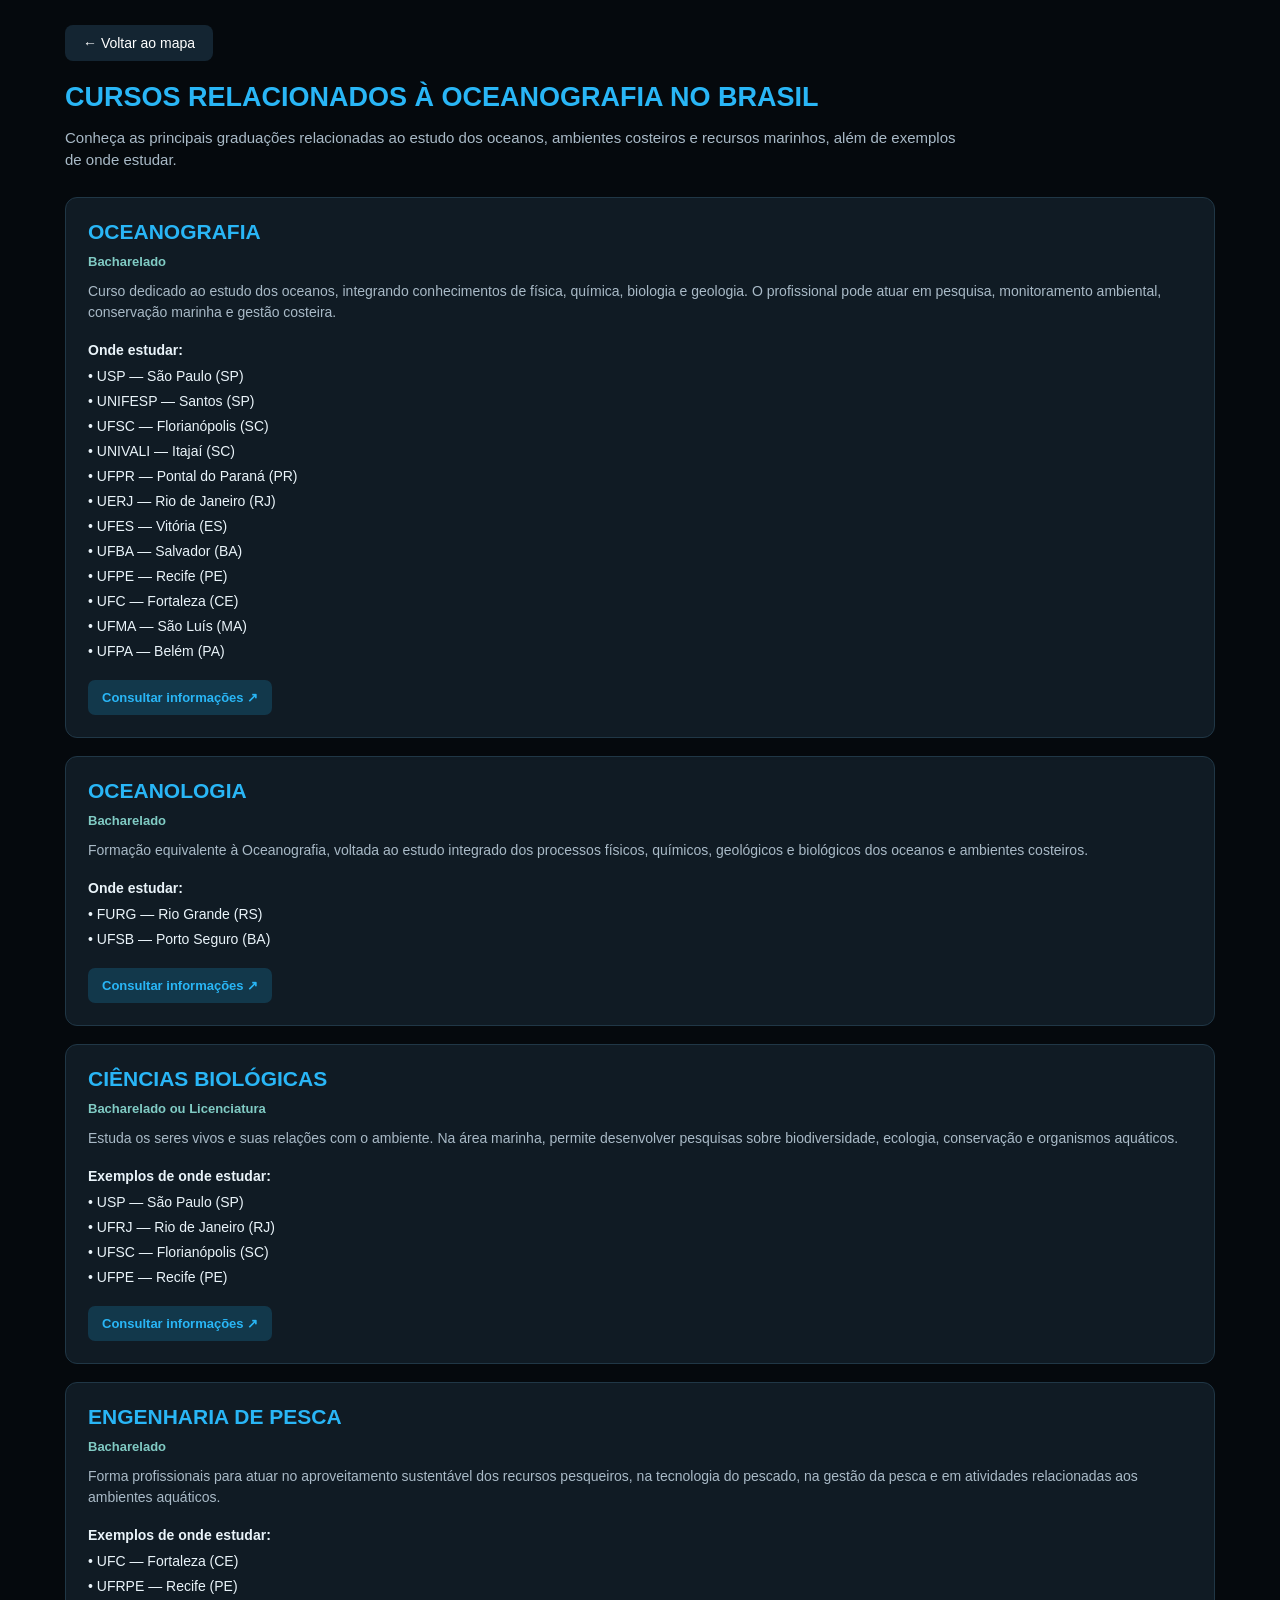
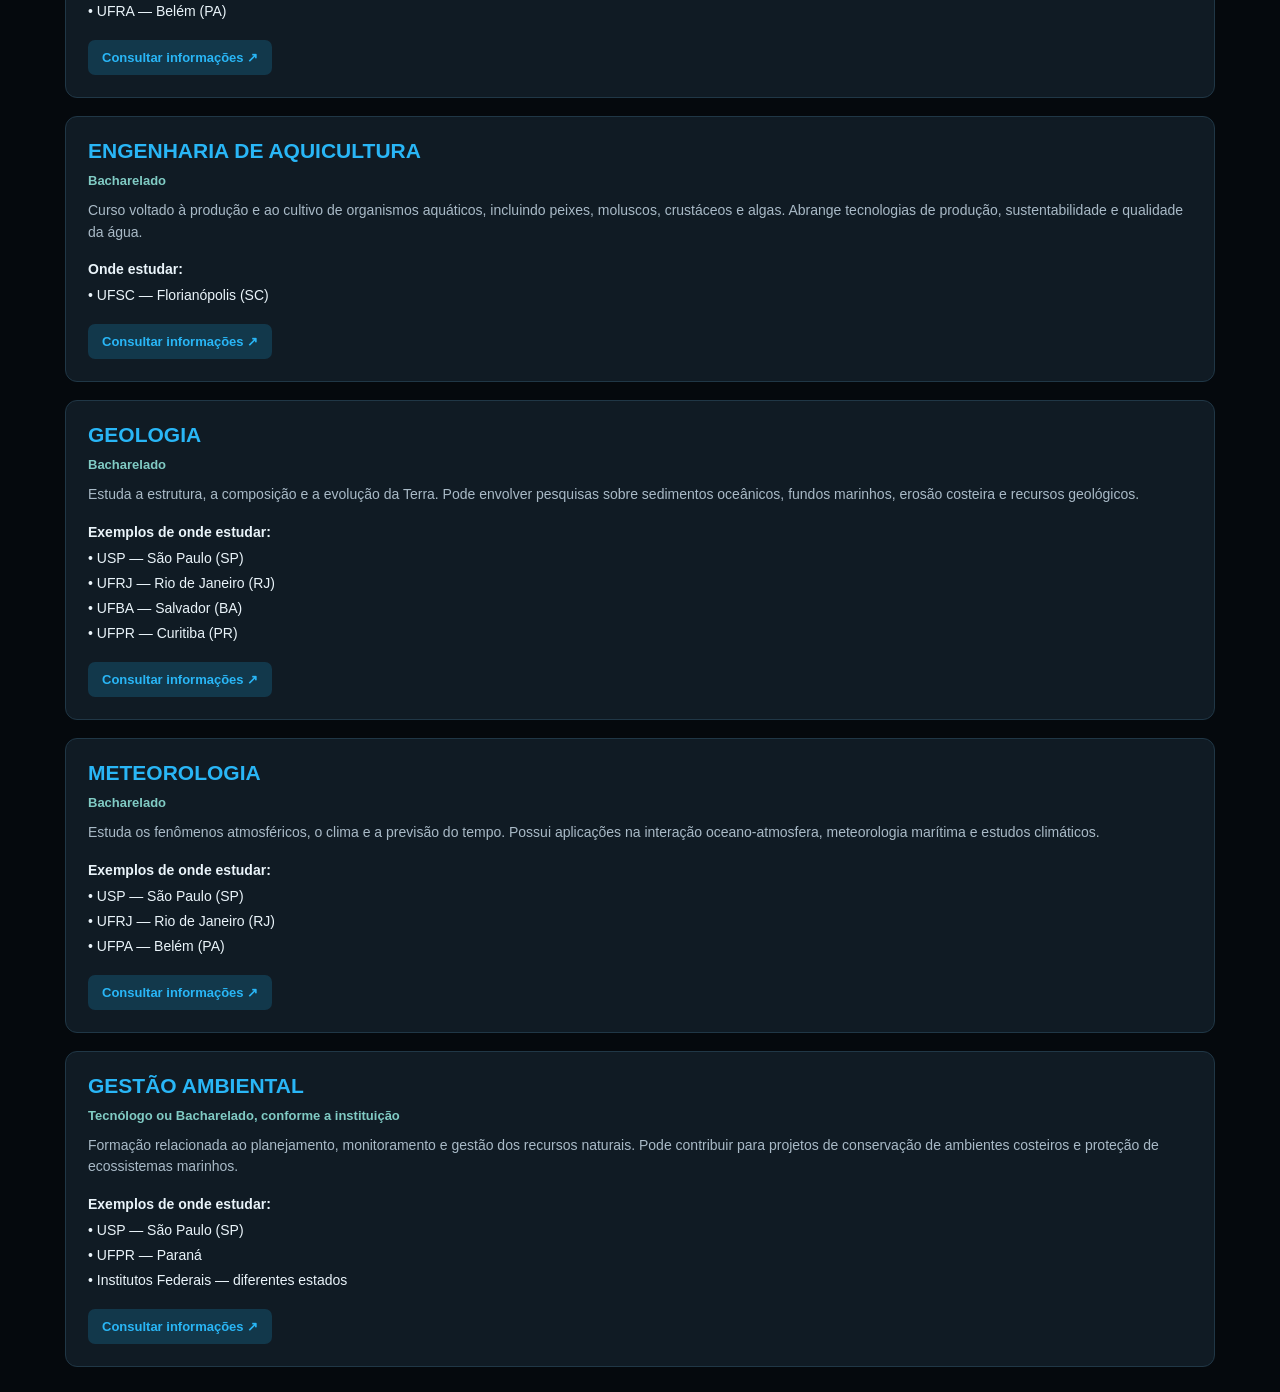
==== docs/cursos-relacionados.html @ e5cc6cd8 "Adiciona versao web do Oceano Hub" ====
<!DOCTYPE html>
<html lang="pt-BR">

<head>
    <meta charset="UTF-8">

    <meta
        name="viewport"
        content="width=device-width, initial-scale=1.0"
    >

    <title>Cursos Relacionados | Oceano Hub</title>

    <link
        rel="stylesheet"
        href="style.css"
    >
</head>

<body class="pagina-cursos-relacionados">

    <main class="relacionados-container">

        <!-- CABEÇALHO -->

        <header class="relacionados-cabecalho">

            <button
                class="relacionados-voltar"
                onclick="window.location.href='cursos.html'"
            >
                ← Voltar ao mapa
            </button>

            <h1>
                CURSOS RELACIONADOS À OCEANOGRAFIA NO BRASIL
            </h1>

            <p>
                Conheça as principais graduações relacionadas
                ao estudo dos oceanos, ambientes costeiros e
                recursos marinhos, além de exemplos de onde estudar.
            </p>

        </header>


        <!-- LISTA DE CURSOS -->

        <section class="relacionados-lista">


            <!-- OCEANOGRAFIA -->

            <article class="relacionados-card">

                <h2>
                    OCEANOGRAFIA
                </h2>

                <span class="relacionados-tipo">
                    Bacharelado
                </span>

                <p class="relacionados-descricao">
                    Curso dedicado ao estudo dos oceanos,
                    integrando conhecimentos de física, química,
                    biologia e geologia. O profissional pode atuar
                    em pesquisa, monitoramento ambiental,
                    conservação marinha e gestão costeira.
                </p>

                <div class="relacionados-locais">

                    <strong>Onde estudar:</strong>

                    <p>• USP — São Paulo (SP)</p>
                    <p>• UNIFESP — Santos (SP)</p>
                    <p>• UFSC — Florianópolis (SC)</p>
                    <p>• UNIVALI — Itajaí (SC)</p>
                    <p>• UFPR — Pontal do Paraná (PR)</p>
                    <p>• UERJ — Rio de Janeiro (RJ)</p>
                    <p>• UFES — Vitória (ES)</p>
                    <p>• UFBA — Salvador (BA)</p>
                    <p>• UFPE — Recife (PE)</p>
                    <p>• UFC — Fortaleza (CE)</p>
                    <p>• UFMA — São Luís (MA)</p>
                    <p>• UFPA — Belém (PA)</p>

                </div>

                <button
                    class="relacionados-site"
                    onclick="abrirSiteRelacionado('https://cienciasdomarbrasil.furg.br/ensino/graduacao/graduacao-oceanografia')"
                >
                    Consultar informações ↗
                </button>

            </article>


            <!-- OCEANOLOGIA -->

            <article class="relacionados-card">

                <h2>
                    OCEANOLOGIA
                </h2>

                <span class="relacionados-tipo">
                    Bacharelado
                </span>

                <p class="relacionados-descricao">
                    Formação equivalente à Oceanografia,
                    voltada ao estudo integrado dos processos
                    físicos, químicos, geológicos e biológicos
                    dos oceanos e ambientes costeiros.
                </p>

                <div class="relacionados-locais">

                    <strong>Onde estudar:</strong>

                    <p>• FURG — Rio Grande (RS)</p>
                    <p>• UFSB — Porto Seguro (BA)</p>

                </div>

                <button
                    class="relacionados-site"
                    onclick="abrirSiteRelacionado('https://www.furg.br/graduacao/oceanologia')"
                >
                    Consultar informações ↗
                </button>

            </article>


            <!-- CIÊNCIAS BIOLÓGICAS -->

            <article class="relacionados-card">

                <h2>
                    CIÊNCIAS BIOLÓGICAS
                </h2>

                <span class="relacionados-tipo">
                    Bacharelado ou Licenciatura
                </span>

                <p class="relacionados-descricao">
                    Estuda os seres vivos e suas relações com
                    o ambiente. Na área marinha, permite
                    desenvolver pesquisas sobre biodiversidade,
                    ecologia, conservação e organismos aquáticos.
                </p>

                <div class="relacionados-locais">

                    <strong>Exemplos de onde estudar:</strong>

                    <p>• USP — São Paulo (SP)</p>
                    <p>• UFRJ — Rio de Janeiro (RJ)</p>
                    <p>• UFSC — Florianópolis (SC)</p>
                    <p>• UFPE — Recife (PE)</p>

                </div>

                <button
                    class="relacionados-site"
                    onclick="abrirSiteRelacionado('https://www.gov.br/mec/pt-br')"
                >
                    Consultar informações ↗
                </button>

            </article>


            <!-- ENGENHARIA DE PESCA -->

            <article class="relacionados-card">

                <h2>
                    ENGENHARIA DE PESCA
                </h2>

                <span class="relacionados-tipo">
                    Bacharelado
                </span>

                <p class="relacionados-descricao">
                    Forma profissionais para atuar no
                    aproveitamento sustentável dos recursos
                    pesqueiros, na tecnologia do pescado,
                    na gestão da pesca e em atividades
                    relacionadas aos ambientes aquáticos.
                </p>

                <div class="relacionados-locais">

                    <strong>Exemplos de onde estudar:</strong>

                    <p>• UFC — Fortaleza (CE)</p>
                    <p>• UFRPE — Recife (PE)</p>
                    <p>• UFRA — Belém (PA)</p>

                </div>

                <button
                    class="relacionados-site"
                    onclick="abrirSiteRelacionado('https://www.ufrpe.br/')"
                >
                    Consultar informações ↗
                </button>

            </article>


            <!-- ENGENHARIA DE AQUICULTURA -->

            <article class="relacionados-card">

                <h2>
                    ENGENHARIA DE AQUICULTURA
                </h2>

                <span class="relacionados-tipo">
                    Bacharelado
                </span>

                <p class="relacionados-descricao">
                    Curso voltado à produção e ao cultivo
                    de organismos aquáticos, incluindo peixes,
                    moluscos, crustáceos e algas. Abrange
                    tecnologias de produção, sustentabilidade
                    e qualidade da água.
                </p>

                <div class="relacionados-locais">

                    <strong>Onde estudar:</strong>

                    <p>• UFSC — Florianópolis (SC)</p>

                </div>

                <button
                    class="relacionados-site"
                    onclick="abrirSiteRelacionado('https://aquicultura.grad.ufsc.br/')"
                >
                    Consultar informações ↗
                </button>

            </article>


            <!-- GEOLOGIA -->

            <article class="relacionados-card">

                <h2>
                    GEOLOGIA
                </h2>

                <span class="relacionados-tipo">
                    Bacharelado
                </span>

                <p class="relacionados-descricao">
                    Estuda a estrutura, a composição e
                    a evolução da Terra. Pode envolver
                    pesquisas sobre sedimentos oceânicos,
                    fundos marinhos, erosão costeira
                    e recursos geológicos.
                </p>

                <div class="relacionados-locais">

                    <strong>Exemplos de onde estudar:</strong>

                    <p>• USP — São Paulo (SP)</p>
                    <p>• UFRJ — Rio de Janeiro (RJ)</p>
                    <p>• UFBA — Salvador (BA)</p>
                    <p>• UFPR — Curitiba (PR)</p>

                </div>

                <button
                    class="relacionados-site"
                    onclick="abrirSiteRelacionado('https://www.gov.br/mec/pt-br')"
                >
                    Consultar informações ↗
                </button>

            </article>


            <!-- METEOROLOGIA -->

            <article class="relacionados-card">

                <h2>
                    METEOROLOGIA
                </h2>

                <span class="relacionados-tipo">
                    Bacharelado
                </span>

                <p class="relacionados-descricao">
                    Estuda os fenômenos atmosféricos,
                    o clima e a previsão do tempo.
                    Possui aplicações na interação
                    oceano-atmosfera, meteorologia
                    marítima e estudos climáticos.
                </p>

                <div class="relacionados-locais">

                    <strong>Exemplos de onde estudar:</strong>

                    <p>• USP — São Paulo (SP)</p>
                    <p>• UFRJ — Rio de Janeiro (RJ)</p>
                    <p>• UFPA — Belém (PA)</p>

                </div>

                <button
                    class="relacionados-site"
                    onclick="abrirSiteRelacionado('https://www.gov.br/inpe/pt-br')"
                >
                    Consultar informações ↗
                </button>

            </article>


            <!-- GESTÃO AMBIENTAL -->

            <article class="relacionados-card">

                <h2>
                    GESTÃO AMBIENTAL
                </h2>

                <span class="relacionados-tipo">
                    Tecnólogo ou Bacharelado, conforme a instituição
                </span>

                <p class="relacionados-descricao">
                    Formação relacionada ao planejamento,
                    monitoramento e gestão dos recursos
                    naturais. Pode contribuir para projetos
                    de conservação de ambientes costeiros
                    e proteção de ecossistemas marinhos.
                </p>

                <div class="relacionados-locais">

                    <strong>Exemplos de onde estudar:</strong>

                    <p>• USP — São Paulo (SP)</p>
                    <p>• UFPR — Paraná</p>
                    <p>• Institutos Federais — diferentes estados</p>

                </div>

                <button
                    class="relacionados-site"
                    onclick="abrirSiteRelacionado('https://emec.mec.gov.br/')"
                >
                    Consultar informações ↗
                </button>

            </article>

        </section>

    </main>


    <script src="script.js"></script>

    <script>

        function abrirSiteRelacionado(url) {

            window.open(
                url,
                "_blank",
                "noopener,noreferrer"
            );

        }

    </script>

</body>

</html>
---- docs/style.css ----
* {
    margin: 0;
    padding: 0;
    box-sizing: border-box;
}

body {
    font-family: Arial, Helvetica, sans-serif;
    background: #020609;
    color: white;
    min-height: 100vh;
}

.topo {
    padding: 35px 7%;
    border-bottom: 1px solid #16303d;
    background: #071017;
}

.topo h1 {
    color: #29B6F6;
    font-size: 32px;
    letter-spacing: 2px;
}

.topo p {
    color: #90A4AE;
    margin-top: 7px;
}

main {
    width: 86%;
    max-width: 1250px;
    margin: auto;
}

.introducao {
    padding: 70px 0 45px;
    max-width: 760px;
}

.etiqueta {
    color: #29B6F6;
    font-size: 12px;
    font-weight: bold;
    letter-spacing: 2px;
}

.introducao h2 {
    font-size: 45px;
    margin: 14px 0;
    line-height: 1.1;
}

.introducao p {
    color: #AEBCC6;
    font-size: 17px;
    line-height: 1.6;
}

.menu {
    display: grid;
    grid-template-columns: repeat(3, 1fr);
    gap: 20px;
    padding-bottom: 70px;
}

.card {
    position: relative;
    text-align: left;

    min-height: 210px;

    padding: 28px;

    border: 1px solid #263D4A;
    border-radius: 12px;

    background: #0D171E;
    color: white;

    cursor: pointer;

    transition: 0.25s;
}

.card:hover {
    transform: translateY(-6px);
    border-color: #29B6F6;
    background: #101F28;
}

.numero {
    display: block;

    color: #29B6F6;

    font-size: 13px;
    font-weight: bold;

    margin-bottom: 35px;
}

.card h3 {
    font-size: 21px;
    margin-bottom: 10px;
}

.card p {
    color: #9DAEB9;
    font-size: 14px;
    line-height: 1.5;
}

footer {
    border-top: 1px solid #16303d;

    padding: 25px 7%;

    display: flex;
    justify-content: space-between;

    color: #78909C;

    background: #071017;

    font-size: 13px;
}

footer strong {
    color: #29B6F6;
}

@media (max-width: 900px) {

    .menu {
        grid-template-columns: repeat(2, 1fr);
    }

    .introducao h2 {
        font-size: 37px;
    }
}

@media (max-width: 600px) {

    main {
        width: 90%;
    }

    .menu {
        grid-template-columns: 1fr;
    }

    .introducao {
        padding-top: 45px;
    }

    .introducao h2 {
        font-size: 31px;
    }

    footer {
        flex-direction: column;
        gap: 8px;
    }
}


/* ESPÉCIES MARINHAS */

.voltar {
    display: inline-block;
    color: #29B6F6;
    text-decoration: none;
    font-size: 14px;
    font-weight: bold;
    transition: 0.2s;
}

.voltar:hover {
    color: white;
}

.area-pesquisa {
    background: #0D141A;
    border: 1px solid #263D4A;
    border-radius: 12px;

    padding: 20px;
    margin-bottom: 20px;
}

#pesquisaEspecie {
    width: 100%;
    height: 45px;

    background: #101A22;
    color: white;

    border: 1px solid #263D4A;
    border-radius: 8px;

    padding: 0 15px;

    font-size: 14px;

    outline: none;
}

#pesquisaEspecie:focus {
    border-color: #29B6F6;
}

#pesquisaEspecie::placeholder {
    color: #78909C;
}

.filtros {
    display: flex;
    flex-wrap: wrap;

    gap: 10px;

    margin-top: 15px;
}

.filtros button {
    background: #15232D;
    color: white;

    border: 1px solid #263D4A;
    border-radius: 20px;

    padding: 8px 16px;

    cursor: pointer;

    transition: 0.2s;
}

.filtros button:hover {
    background: #0288D1;
    border-color: #29B6F6;
}

.contador {
    color: #90A4AE;

    font-size: 14px;

    margin: 20px 0;
}

.especie {
    cursor: default;
}

.especie:hover {
    transform: translateY(-4px);
}

.especie strong {
    color: #DCE7ED;
}

.especie.oculta {
    display: none;
}


/* TRÁFEGO MARÍTIMO */

.area-trafego {
    margin-bottom: 70px;
    padding: 35px;

    background: #0D171E;

    border: 1px solid #263D4A;
    border-radius: 12px;
}

.area-trafego h2 {
    margin-top: 12px;
    margin-bottom: 10px;

    font-size: 28px;
}

.area-trafego p {
    max-width: 700px;

    color: #9DAEB9;

    font-size: 15px;
    line-height: 1.6;

    margin-bottom: 25px;
}

.botao-externo {
    display: inline-block;

    padding: 12px 22px;

    background: #0288D1;
    color: white;

    border: 1px solid #29B6F6;
    border-radius: 8px;

    text-decoration: none;
    font-size: 14px;
    font-weight: bold;

    transition: 0.2s;
}

.botao-externo:hover {
    background: #29B6F6;
    color: #020609;

    transform: translateY(-2px);
}


/* OCEANO HUB */

.pagina-menu {
    margin: 0;
    min-height: 100vh;

    background-color: #020609;
    color: white;

    font-family: Arial, Helvetica, sans-serif;

    position: relative;
}

.menu-superior {
    position: absolute;

    top: 30px;
    left: 30px;

    z-index: 10;
}

.botao-menu {
    background-color: #15232D;
    color: white;

    border: none;
    border-radius: 8px;

    padding: 10px 20px;

    font-size: 16px;
    font-weight: bold;

    cursor: pointer;
}

.opcoes-menu {
    display: none;

    width: 270px;

    margin-top: 5px;
    padding: 10px;

    background-color: #101A22;

    border: 1px solid #263D4A;
    border-radius: 10px;
}

.opcoes-menu.aberto {
    display: flex;
    flex-direction: column;

    gap: 8px;
}

.opcoes-menu button {
    width: 250px;

    background-color: transparent;
    color: white;

    border: none;

    padding: 12px 15px;

    text-align: left;

    font-size: 15px;

    cursor: pointer;
}

.opcoes-menu button:hover {
    background-color: #18384A;
    color: #29B6F6;
}

.centro-menu {
    min-height: 100vh;

    display: flex;
    flex-direction: column;

    justify-content: center;
    align-items: center;

    text-align: center;

    padding: 30px;
}

.centro-menu h1 {
    margin: 0;

    color: #29B6F6;

    font-size: 52px;
    font-weight: bold;
}

.centro-menu p {
    margin-top: 10px;

    color: #B8C7D9;

    font-size: 18px;
}


/* BIODIVERSIDADE MARINHA - WoRMS */

.pagina-worms {
    margin: 0;
    min-height: 100vh;
    background-color: #05090D;
    color: white;
    font-family: Arial, Helvetica, sans-serif;
}

.worms-container {
    padding: 35px;
    max-width: none;
    width: auto;
    margin: 0;
}

.worms-titulo {
    margin-top: 20px;
    margin-bottom: 0;

    color: #29B6F6;

    font-size: 32px;
    font-weight: bold;
}

.worms-subtitulo {
    margin-top: 8px;
    margin-bottom: 20px;

    color: #B8C7D9;

    font-size: 17px;
}

.worms-conteudo {
    padding: 10px 15px 35px 0;
}

.worms-conteudo h2 {
    margin: 0;

    padding: 20px 0 5px 0;

    color: #29B6F6;

    font-size: 22px;
    font-weight: bold;
}

.worms-descricao {
    margin: 7px 0 12px;

    color: #B8C7D9;

    font-size: 15px;
    line-height: 1.5;
}

.worms-pesquisa {
    display: flex;
    align-items: center;

    gap: 10px;

    width: 100%;
}

#campoWoRMS {
    flex: 1;

    padding: 12px;

    background-color: #101A22;
    color: white;

    border: 1px solid #263D4D;
    border-radius: 8px;

    font-size: 15px;

    outline: none;
}

#campoWoRMS::placeholder {
    color: #8193A5;
}

#campoWoRMS:focus {
    border-color: #29B6F6;
}

.worms-botao {
    padding: 10px 18px;

    background-color: #15232D;
    color: white;

    border: none;
    border-radius: 8px;

    font-size: 15px;

    cursor: pointer;
}

.worms-botao:hover {
    background-color: #18384A;
    color: #29B6F6;
}

.worms-mensagem {
    min-height: 18px;

    margin: 10px 0;

    color: #B8C7D9;

    font-size: 14px;
}

.worms-caixa {
    width: 100%;

    padding: 20px;

    background-color: #101A22;

    border-radius: 10px;

    color: white;

    font-size: 16px;
    line-height: 1.5;
}

.worms-caixa p {
    margin: 0 0 5px 0;
}

.worms-caixa a {
    color: #29B6F6;
    text-decoration: none;
}

.worms-caixa a:hover {
    text-decoration: underline;
}

.worms-site {
    margin-top: 12px;
}

@media (max-width: 650px) {

    .worms-container {
        padding: 20px;
    }

    .worms-pesquisa {
        flex-direction: column;
        align-items: stretch;
    }

    .worms-pesquisa .worms-botao {
        width: 100%;
    }
}
/* TRÁFEGO MARÍTIMO */

.pagina-trafego {
    margin: 0;
    min-height: 100vh;

    background-color: #020609;
    color: white;

    font-family: Arial, Helvetica, sans-serif;
}

.trafego-container {
    width: auto;
    max-width: none;

    margin: 0;
    padding: 30px;
}

.trafego-voltar {
    padding: 10px 18px;

    background-color: #15232D;
    color: white;

    border: none;
    border-radius: 8px;

    font-size: 14px;
    font-weight: bold;

    cursor: pointer;
}

.trafego-voltar:hover {
    background-color: #18384A;
    color: #29B6F6;
}

.trafego-titulo {
    margin: 20px 0 0;

    color: #29B6F6;

    font-size: 36px;
    font-weight: bold;
}

.trafego-subtitulo {
    margin: 8px 0 20px;

    color: #B8C7D9;

    font-size: 17px;
}

.trafego-mapa {
    padding: 25px;
    margin-bottom: 20px;

    background-color: #0D141A;

    border: 1px solid #263D4A;
    border-radius: 12px;
}

.trafego-mapa h2 {
    margin: 0 0 15px;

    color: white;

    font-size: 23px;
    font-weight: bold;
}

.trafego-mapa p {
    margin: 0 0 15px;

    color: #B8C7D9;

    font-size: 15px;
    line-height: 1.5;
}

.trafego-marine {
    padding: 12px 22px;

    background-color: #0288D1;
    color: white;

    border: none;
    border-radius: 8px;

    font-size: 15px;
    font-weight: bold;

    cursor: pointer;
}

.trafego-marine:hover {
    background-color: #29B6F6;
}

.trafego-linha {
    display: flex;

    gap: 20px;

    margin-bottom: 20px;
}

.trafego-caixa {
    flex: 1;

    padding: 20px;

    background-color: #101A22;

    border: 1px solid #263D4A;
    border-radius: 10px;
}

.trafego-caixa h3 {
    margin: 0 0 10px;

    color: #29B6F6;

    font-size: 19px;
    font-weight: bold;
}

.trafego-caixa p {
    margin: 0;

    color: #B8C7D9;

    font-size: 14px;
    line-height: 1.5;
}

.trafego-fonte {
    margin-top: 0;

    color: #78909C;

    font-size: 13px;
}

@media (max-width: 700px) {

    .trafego-container {
        padding: 20px;
    }

    .trafego-linha {
        flex-direction: column;
    }

    .trafego-titulo {
        font-size: 30px;
    }
}


/* REVISTAS CIENTÍFICAS */

.pagina-revistas {
    margin: 0;
    min-height: 100vh;
    background-color: #020609;
    color: white;
    font-family: Arial, Helvetica, sans-serif;
}

.revistas-container {
    width: auto;
    max-width: none;
    margin: 0;
    padding: 30px;
}

.revistas-voltar {
    padding: 10px 18px;
    background-color: #15232D;
    color: white;

    border: none;
    border-radius: 8px;

    font-size: 14px;
    font-weight: bold;

    cursor: pointer;
}

.revistas-voltar:hover {
    background-color: #18384A;
    color: #29B6F6;
}

.revistas-titulo {
    margin: 20px 0 0;

    color: #29B6F6;

    font-size: 36px;
    font-weight: bold;
}

.revistas-subtitulo {
    margin: 8px 0 15px;

    color: #B8C7D9;

    font-size: 16px;
    line-height: 1.5;
}

.revistas-pesquisa {
    padding: 20px;
    margin-bottom: 15px;

    background-color: #0D141A;

    border: 1px solid #263D4A;
    border-radius: 12px;
}

#pesquisaRevista {
    width: 100%;
    height: 42px;

    box-sizing: border-box;

    padding: 0 15px;
    margin-bottom: 12px;

    background-color: #101A22;
    color: white;

    border: 1px solid #263D4A;
    border-radius: 8px;

    outline: none;

    font-size: 14px;
}

#pesquisaRevista::placeholder {
    color: #78909C;
}

#pesquisaRevista:focus {
    border-color: #29B6F6;
}

.revistas-filtros {
    display: flex;
    align-items: center;
    flex-wrap: wrap;

    gap: 10px;

    margin-bottom: 12px;
}

.revistas-filtros button {
    padding: 7px 14px;

    background-color: #15232D;
    color: white;

    border: none;
    border-radius: 15px;

    font-size: 13px;

    cursor: pointer;
}

.revistas-filtros button:hover {
    background-color: #18384A;
    color: #29B6F6;
}

.revistas-filtros button.ativo {
    background-color: #0288D1;
    color: white;
}

.revistas-contador {
    margin: 0;

    color: #90A4AE;

    font-size: 14px;
}

.revistas-cards {
    display: flex;
    flex-wrap: wrap;

    gap: 18px;

    padding: 10px 5px 30px 5px;
}

.revista-card {
    width: 335px;
    min-height: 245px;

    box-sizing: border-box;

    padding: 20px;

    background-color: #101A22;

    border: 1px solid #263D4A;
    border-radius: 12px;

    display: flex;
    flex-direction: column;

    gap: 10px;
}

.revista-categoria {
    margin: 0;

    color: #29B6F6;

    font-size: 12px;
    font-weight: bold;
}

.revista-nome {
    margin: 0;

    color: white;

    font-size: 19px;
    font-weight: bold;

    line-height: 1.25;
}

.revista-descricao {
    margin: 0;

    color: #B8C7D9;

    font-size: 13px;
    line-height: 1.45;
}

.revista-acesso {
    margin: 0;

    color: #81C784;

    font-size: 12px;
    font-weight: bold;
}

.revista-botao {
    align-self: flex-start;

    padding: 9px 16px;

    background-color: #0288D1;
    color: white;

    border: none;
    border-radius: 7px;

    font-size: 13px;
    font-weight: bold;

    cursor: pointer;
}

.revista-botao:hover {
    background-color: #29B6F6;
}

.revistas-nenhum {
    padding: 30px;

    color: #B8C7D9;

    font-size: 16px;
}

.revistas-rodape {
    margin: 0;

    color: #78909C;

    font-size: 12px;

    line-height: 1.5;
}

@media (max-width: 750px) {

    .revistas-container {
        padding: 20px;
    }

    .revistas-titulo {
        font-size: 30px;
    }

    .revista-card {
        width: 100%;
    }

    .revistas-filtros {
        align-items: stretch;
    }
}


/* CURSOS DE OCEANOGRAFIA */

.pagina-cursos {
    margin: 0;
    min-height: 100vh;
    background-color: #020609;
    color: white;
    font-family: Arial, Helvetica, sans-serif;
}

.cursos-container {
    padding: 30px;
    box-sizing: border-box;
    min-height: 100vh;
}

.cursos-voltar {
    padding: 10px 18px;

    background-color: #15232D;
    color: white;

    border: none;
    border-radius: 8px;

    font-size: 14px;
    font-weight: bold;

    cursor: pointer;
}

.cursos-voltar:hover {
    background-color: #18384A;
    color: #29B6F6;
}

.cursos-cabecalho {
    margin-top: 15px;
    margin-bottom: 15px;
}

.cursos-cabecalho h1 {
    margin: 0;

    color: #2196F3;

    font-size: 30px;
    font-weight: bold;
}

.cursos-cabecalho p {
    margin: 5px 0 0;

    color: #B8C7D9;

    font-size: 16px;
    line-height: 1.4;
}

.cursos-conteudo {
    display: flex;

    align-items: center;
    justify-content: center;

    gap: 30px;
}

.cursos-area-mapa {
    width: 650px;
    min-width: 650px;

    height: 600px;
    min-height: 600px;

    display: flex;
    align-items: center;
    justify-content: center;

    background-color: #05090D;

    border-radius: 15px;

    box-sizing: border-box;
}

#mapaBrasil {
    width: 100%;
    height: 100%;

    display: flex;
    align-items: center;
    justify-content: center;
}

.cursos-painel {
    width: 400px;
    min-width: 400px;

    box-sizing: border-box;

    padding: 30px;

    background-color: #0D141A;

    border: 1px solid #263D4A;
    border-radius: 15px;
}

.cursos-painel h2 {
    margin: 0 0 25px;

    color: #29B6F6;

    font-size: 25px;
    font-weight: bold;
}

.cursos-painel p {
    margin: 0;

    color: #B8C7D9;

    font-size: 16px;
    line-height: 1.5;
}

.cursos-painel h3 {
    margin: 25px 0;

    color: white;

    font-size: 20px;
    font-weight: bold;
}

@media (max-width: 1150px) {

    .cursos-conteudo {
        flex-direction: column;
    }

    .cursos-area-mapa {
        width: 100%;
        min-width: 0;
    }

    .cursos-painel {
        width: 100%;
        min-width: 0;
    }
}
/* TELA DO ESTADO */

.pagina-estado {
    margin: 0;
    min-height: 100vh;
    background-color: #05090D;
    color: white;
    font-family: Arial, Helvetica, sans-serif;
}

.estado-container {
    width: 100%;
    max-width: 1200px;
    margin: 0 auto;
    padding: 30px 40px 60px;
    box-sizing: border-box;
}

.estado-voltar {
    padding: 10px 18px;
    background-color: #15232D;
    color: white;
    border: none;
    border-radius: 8px;
    font-family: Arial, Helvetica, sans-serif;
    font-size: 15px;
    font-weight: bold;
    cursor: pointer;
    transition: background-color 0.2s ease, color 0.2s ease;
}

.estado-voltar:hover {
    background-color: #18384A;
    color: #29B6F6;
}

.estado-cabecalho {
    margin-top: 25px;
    margin-bottom: 35px;
}

.estado-cabecalho h1 {
    margin: 0;
    color: #29B6F6;
    font-size: 32px;
    font-weight: bold;
}

.estado-cabecalho p {
    margin: 7px 0 0;
    color: #B8C7D9;
    font-size: 17px;
    line-height: 1.5;
}

.estado-conteudo {
    width: 100%;
}

.estado-secao {
    width: 100%;
    margin-bottom: 35px;
}

.estado-secao h2 {
    margin: 0 0 15px;
    color: #29B6F6;
    font-size: 22px;
    font-weight: bold;
}

.estado-card {
    width: 100%;
    box-sizing: border-box;
    padding: 20px;
    background-color: #101A22;
    border-radius: 10px;
    color: white;
    font-size: 16px;
    line-height: 1.55;
}

.estado-instituicao {
    padding: 4px 0;
}

.estado-instituicao strong {
    display: block;
    margin-bottom: 10px;
    color: white;
    font-size: 17px;
    font-weight: bold;
}

.estado-instituicao p {
    margin: 3px 0;
    color: white;
    font-size: 16px;
    line-height: 1.45;
}

.estado-separador {
    margin: 20px 0;
    border: none;
    border-top: 1px solid #263D4A;
}

.estado-fontes p {
    margin: 6px 0;
    color: white;
    font-size: 16px;
    line-height: 1.5;
}

@media (max-width: 800px) {

    .estado-container {
        padding: 20px;
    }

    .estado-cabecalho h1 {
        font-size: 28px;
    }

    .estado-cabecalho p {
        font-size: 16px;
    }

    .estado-secao h2 {
        font-size: 20px;
    }

    .estado-card {
        padding: 17px;
        font-size: 15px;
    }

    .estado-instituicao p {
        font-size: 15px;
    }
}


/* CURSOS RELACIONADOS */

.pagina-cursos-relacionados {
    margin: 0;
    min-height: 100vh;

    background-color: #05090D;
    color: #EAF4FA;

    font-family: Arial, Helvetica, sans-serif;
}

.relacionados-container {
    width: 100%;
    max-width: 1200px;

    margin: 0 auto;

    padding: 25px;

    box-sizing: border-box;
}

.relacionados-cabecalho {
    margin-bottom: 25px;
}

.relacionados-voltar {
    padding: 10px 18px;

    margin-bottom: 20px;

    background-color: #142532;
    color: white;

    border: none;
    border-radius: 8px;

    font-size: 14px;

    cursor: pointer;

    transition:
        background-color 0.2s ease,
        color 0.2s ease;
}

.relacionados-voltar:hover {
    background-color: #18384A;
    color: #29B6F6;
}

.relacionados-cabecalho h1 {
    margin: 0 0 12px;

    max-width: 900px;

    color: #29B6F6;

    font-size: 27px;
    font-weight: bold;

    line-height: 1.25;
}

.relacionados-cabecalho > p {
    margin: 0;

    max-width: 900px;

    color: #A9BAC7;

    font-size: 15px;
    line-height: 1.5;
}

.relacionados-lista {
    display: flex;
    flex-direction: column;

    gap: 18px;
}

.relacionados-card {
    padding: 22px;

    box-sizing: border-box;

    background-color: #101B24;

    border: 1px solid #203746;
    border-radius: 12px;
}

.relacionados-card h2 {
    margin: 0 0 10px;

    color: #29B6F6;

    font-size: 21px;
    font-weight: bold;
}

.relacionados-tipo {
    display: block;

    margin-bottom: 12px;

    color: #80CBC4;

    font-size: 13px;
    font-weight: bold;
}

.relacionados-descricao {
    margin: 0 0 16px;

    color: #A9BAC7;

    font-size: 14px;
    line-height: 1.55;
}

.relacionados-locais {
    margin-bottom: 18px;

    color: #EAF4FA;

    font-size: 14px;
    line-height: 1.5;
}

.relacionados-locais strong {
    display: block;

    margin-bottom: 5px;

    color: #EAF4FA;
}

.relacionados-locais p {
    margin: 4px 0;
}

.relacionados-site {
    padding: 10px 14px;

    background-color: #12384B;
    color: #29B6F6;

    border: none;
    border-radius: 7px;

    font-size: 13px;
    font-weight: bold;

    cursor: pointer;

    transition:
        background-color 0.2s ease,
        transform 0.15s ease;
}

.relacionados-site:hover {
    background-color: #174B64;

    transform: translateY(-1px);
}

@media (max-width: 700px) {

    .relacionados-container {
        padding: 18px;
    }

    .relacionados-cabecalho h1 {
        font-size: 23px;
    }

    .relacionados-card {
        padding: 18px;
    }

    .relacionados-card h2 {
        font-size: 19px;
    }
}


/* INSTITUIÇÕES OCEÂNICAS */

.pagina-instituicoes {
    margin: 0;
    min-height: 100vh;

    background-color: #05090D;
    color: #EAF4FA;

    font-family: Arial, Helvetica, sans-serif;
}

.instituicoes-container {
    width: 100%;
    max-width: 1200px;

    margin: 0 auto;

    padding: 24px;

    box-sizing: border-box;
}

.instituicoes-cabecalho {
    margin-bottom: 24px;
}

.instituicoes-voltar {
    padding: 10px 18px;

    margin-bottom: 20px;

    background-color: #142532;
    color: #EAF4FA;

    border: none;
    border-radius: 8px;

    font-size: 14px;

    cursor: pointer;

    transition:
        background-color 0.2s ease,
        color 0.2s ease;
}

.instituicoes-voltar:hover {
    background-color: #18384A;
    color: #29B6F6;
}

.instituicoes-cabecalho h1 {
    margin: 0 0 12px;

    color: #29B6F6;

    font-size: 27px;
    font-weight: bold;
}

.instituicoes-cabecalho > p {
    max-width: 900px;

    margin: 0;

    color: #A9BAC7;

    font-size: 15px;
    line-height: 1.5;
}

.instituicoes-lista {
    display: flex;
    flex-direction: column;

    gap: 16px;
}

.instituicao-card {
    padding: 20px;

    box-sizing: border-box;

    background-color: #101B24;

    border: 1px solid #203746;
    border-radius: 12px;
}

.instituicao-sigla {
    display: block;

    margin-bottom: 7px;

    color: #29B6F6;

    font-size: 12px;
    font-weight: bold;
}

.instituicao-card h2 {
    margin: 0 0 12px;

    color: #EAF4FA;

    font-size: 19px;
    font-weight: bold;
}

.instituicao-card p {
    max-width: 1000px;

    margin: 0 0 16px;

    color: #A9BAC7;

    font-size: 14px;
    line-height: 1.55;
}

.instituicao-site {
    padding: 10px 14px;

    background-color: #12384B;
    color: #29B6F6;

    border: none;
    border-radius: 7px;

    font-size: 13px;
    font-weight: bold;

    cursor: pointer;

    transition:
        background-color 0.2s ease,
        transform 0.15s ease;
}

.instituicao-site:hover {
    background-color: #174B64;

    transform: translateY(-1px);
}

@media (max-width: 700px) {

    .instituicoes-container {
        padding: 18px;
    }

    .instituicoes-cabecalho h1 {
        font-size: 24px;
    }

    .instituicao-card {
        padding: 18px;
    }

    .instituicao-card h2 {
        font-size: 18px;
    }
}
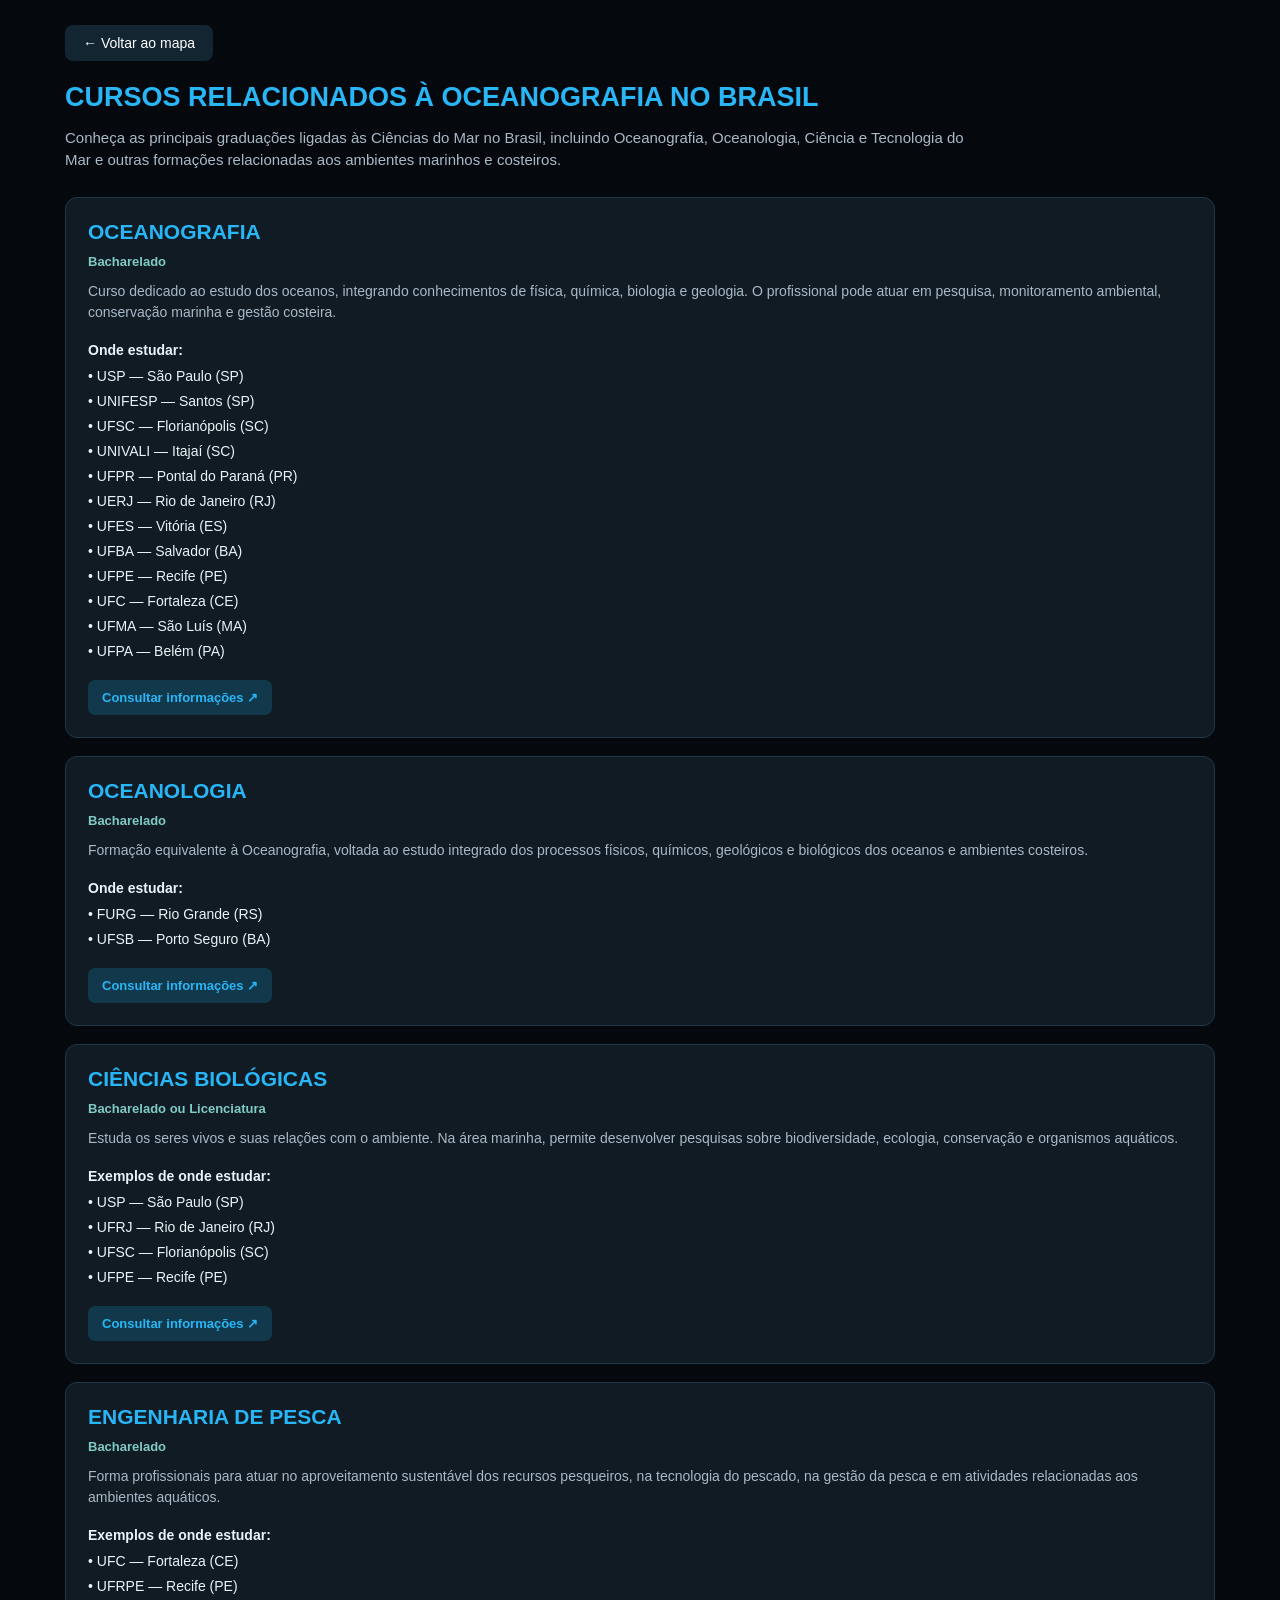
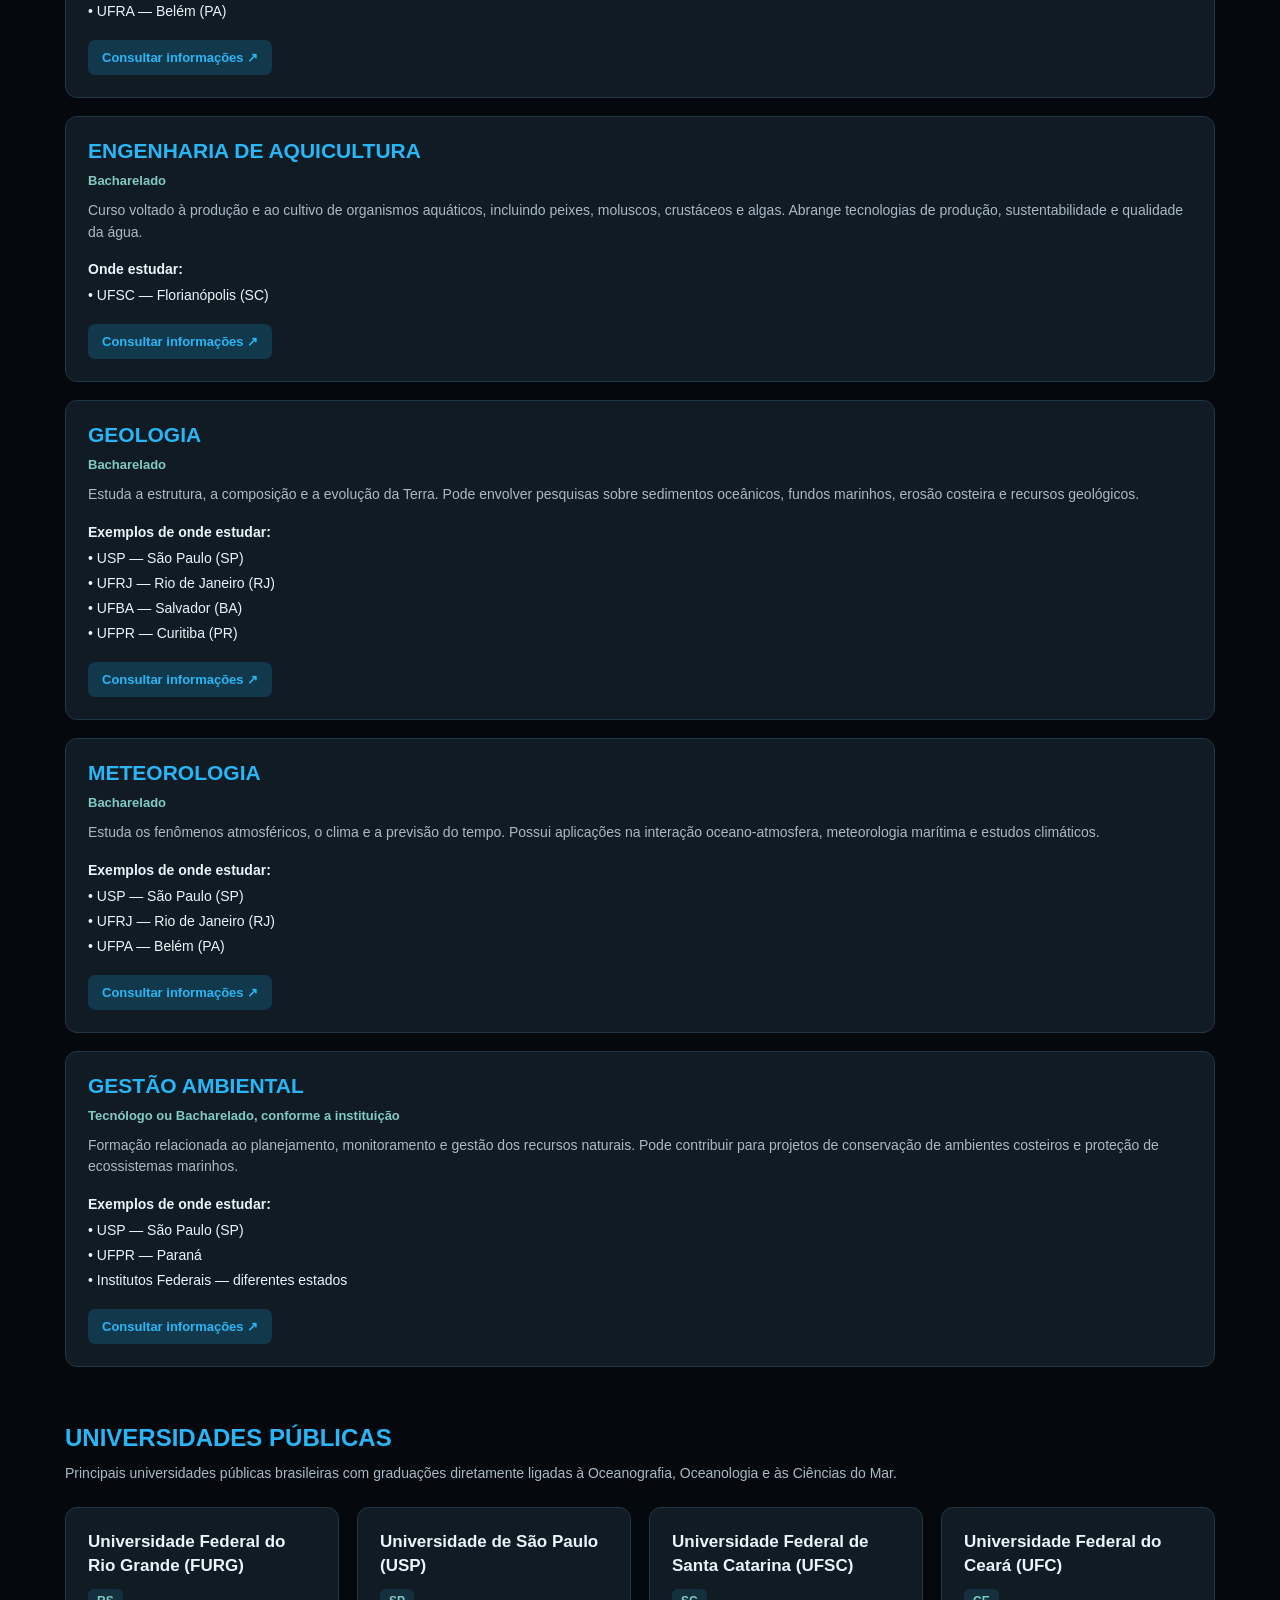
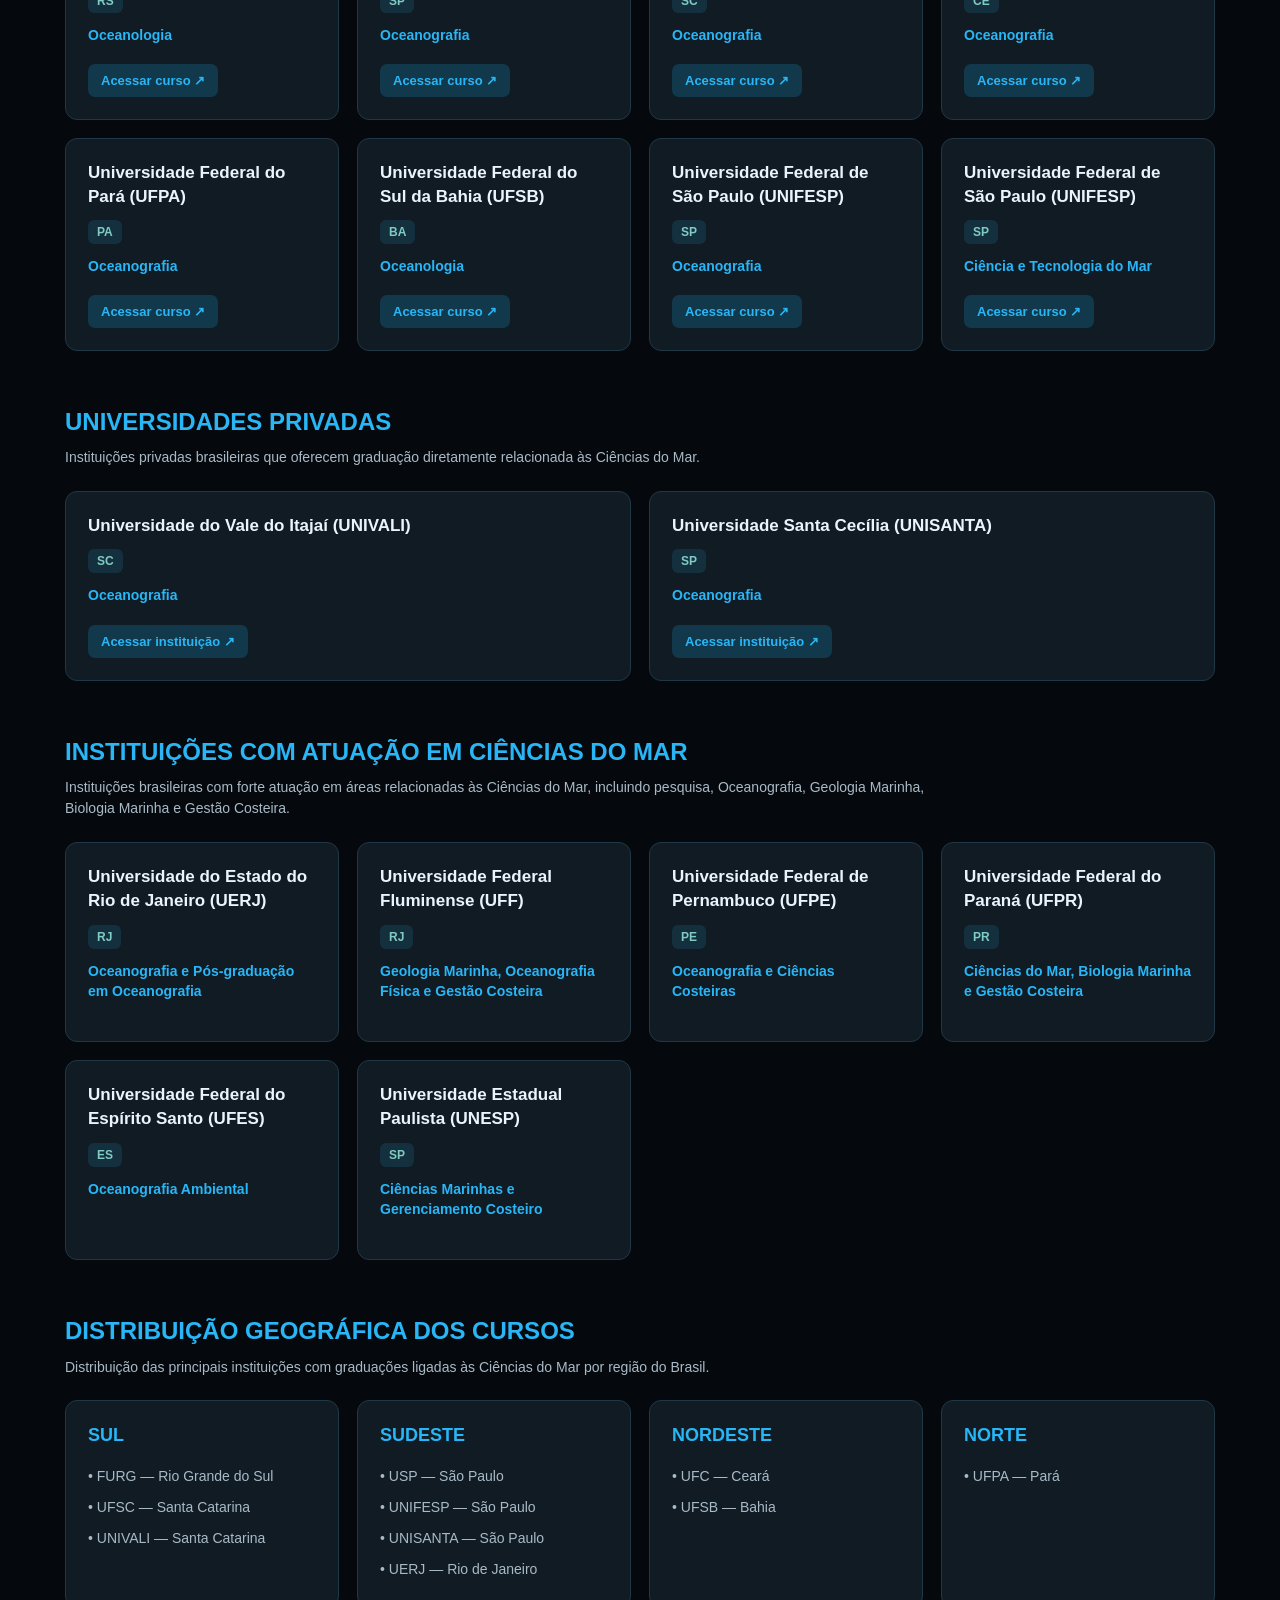
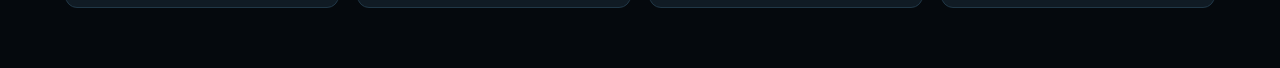
==== commit 382e135b: "Atualiza Oceano em Tempo Real, revistas e cursos relacionados" ====
--- a/docs/cursos-relacionados.html
+++ b/docs/cursos-relacionados.html
@@ -37,9 +37,10 @@
             </h1>
 
             <p>
-                Conheça as principais graduações relacionadas
-                ao estudo dos oceanos, ambientes costeiros e
-                recursos marinhos, além de exemplos de onde estudar.
+                Conheça as principais graduações ligadas às Ciências do Mar
+    no Brasil, incluindo Oceanografia, Oceanologia, Ciência e
+    Tecnologia do Mar e outras formações relacionadas aos
+    ambientes marinhos e costeiros.
             </p>
 
         </header>
@@ -376,6 +377,289 @@
             </article>
 
         </section>
+        <!-- UNIVERSIDADES PÚBLICAS -->
+
+<section class="ciencias-mar-publicas">
+
+    <h2 class="ciencias-mar-titulo">
+         UNIVERSIDADES PÚBLICAS
+    </h2>
+
+    <p class="ciencias-mar-introducao">
+        Principais universidades públicas brasileiras com graduações
+        diretamente ligadas à Oceanografia, Oceanologia e às Ciências do Mar.
+    </p>
+
+    <div class="ciencias-mar-grid">
+
+        <article class="ciencias-mar-card">
+            <h3>Universidade Federal do Rio Grande (FURG)</h3>
+            <span>RS</span>
+            <strong>Oceanologia</strong>
+
+            <a href="https://io.furg.br/ensino/graduacao"
+               target="_blank"
+               rel="noopener noreferrer">
+                Acessar curso ↗
+            </a>
+        </article>
+
+
+        <article class="ciencias-mar-card">
+            <h3>Universidade de São Paulo (USP)</h3>
+            <span>SP</span>
+            <strong>Oceanografia</strong>
+
+            <a href="https://www.io.usp.br/graduacao/"
+               target="_blank"
+               rel="noopener noreferrer">
+                Acessar curso ↗
+            </a>
+        </article>
+
+
+        <article class="ciencias-mar-card">
+            <h3>Universidade Federal de Santa Catarina (UFSC)</h3>
+            <span>SC</span>
+            <strong>Oceanografia</strong>
+
+            <a href="https://oceano.ufsc.br/"
+               target="_blank"
+               rel="noopener noreferrer">
+                Acessar curso ↗
+            </a>
+        </article>
+
+
+        <article class="ciencias-mar-card">
+            <h3>Universidade Federal do Ceará (UFC)</h3>
+            <span>CE</span>
+            <strong>Oceanografia</strong>
+
+            <a href="https://labomar.ufc.br/pt/graduacao/"
+               target="_blank"
+               rel="noopener noreferrer">
+                Acessar curso ↗
+            </a>
+        </article>
+
+
+        <article class="ciencias-mar-card">
+            <h3>Universidade Federal do Pará (UFPA)</h3>
+            <span>PA</span>
+            <strong>Oceanografia</strong>
+
+            <a href="https://www.ig.ufpa.br/index.php/faculdade-de-oceanografia"
+               target="_blank"
+               rel="noopener noreferrer">
+                Acessar curso ↗
+            </a>
+        </article>
+
+
+        <article class="ciencias-mar-card">
+            <h3>Universidade Federal do Sul da Bahia (UFSB)</h3>
+            <span>BA</span>
+            <strong>Oceanologia</strong>
+
+            <a href="https://ufsb.edu.br/cfcam/pt-br/graduacao/oceanologia"
+               target="_blank"
+               rel="noopener noreferrer">
+                Acessar curso ↗
+            </a>
+        </article>
+
+
+        <article class="ciencias-mar-card">
+            <h3>Universidade Federal de São Paulo (UNIFESP)</h3>
+            <span>SP</span>
+            <strong>Oceanografia</strong>
+
+            <a href="https://cursos.siiu.unifesp.br/graduacao/curso/matriz-curricular/eyJjdXJzb19pZF9jdXJzbyI6IjIzNTQiLCJjb2QiOiIxIn0=/detalhes"
+               target="_blank"
+               rel="noopener noreferrer">
+                Acessar curso ↗
+            </a>
+        </article>
+
+
+        <article class="ciencias-mar-card">
+            <h3>Universidade Federal de São Paulo (UNIFESP)</h3>
+            <span>SP</span>
+            <strong>Ciência e Tecnologia do Mar</strong>
+
+            <a href="https://cursos.siiu.unifesp.br/graduacao/curso/1521/detalhes"
+               target="_blank"
+               rel="noopener noreferrer">
+                Acessar curso ↗
+            </a>
+        </article>
+
+    </div>
+
+</section>
+<!-- UNIVERSIDADES PRIVADAS -->
+
+<section class="ciencias-mar-privadas">
+
+    <h2 class="ciencias-mar-titulo">
+         UNIVERSIDADES PRIVADAS
+    </h2>
+
+    <p class="ciencias-mar-introducao">
+        Instituições privadas brasileiras que oferecem graduação
+        diretamente relacionada às Ciências do Mar.
+    </p>
+
+    <div class="ciencias-mar-grid">
+
+        <article class="ciencias-mar-card">
+
+            <h3>Universidade do Vale do Itajaí (UNIVALI)</h3>
+
+            <span>SC</span>
+
+            <strong>Oceanografia</strong>
+
+            <a href="https://www.univali.br"
+               target="_blank"
+               rel="noopener noreferrer">
+                Acessar instituição ↗
+            </a>
+
+        </article>
+
+
+        <article class="ciencias-mar-card">
+
+            <h3>Universidade Santa Cecília (UNISANTA)</h3>
+
+            <span>SP</span>
+
+            <strong>Oceanografia</strong>
+
+            <a href="https://unisanta.br"
+               target="_blank"
+               rel="noopener noreferrer">
+                Acessar instituição ↗
+            </a>
+
+        </article>
+
+    </div>
+
+</section>
+<!-- INSTITUIÇÕES COM ATUAÇÃO EM CIÊNCIAS DO MAR -->
+
+<section class="ciencias-mar-atuacao">
+
+    <h2 class="ciencias-mar-titulo">
+         INSTITUIÇÕES COM ATUAÇÃO EM CIÊNCIAS DO MAR
+    </h2>
+
+    <p class="ciencias-mar-introducao">
+        Instituições brasileiras com forte atuação em áreas relacionadas
+        às Ciências do Mar, incluindo pesquisa, Oceanografia, Geologia
+        Marinha, Biologia Marinha e Gestão Costeira.
+    </p>
+
+    <div class="ciencias-mar-grid">
+
+        <article class="ciencias-mar-card">
+            <h3>Universidade do Estado do Rio de Janeiro (UERJ)</h3>
+            <span>RJ</span>
+            <strong>Oceanografia e Pós-graduação em Oceanografia</strong>
+        </article>
+
+
+        <article class="ciencias-mar-card">
+            <h3>Universidade Federal Fluminense (UFF)</h3>
+            <span>RJ</span>
+            <strong>Geologia Marinha, Oceanografia Física e Gestão Costeira</strong>
+        </article>
+
+
+        <article class="ciencias-mar-card">
+            <h3>Universidade Federal de Pernambuco (UFPE)</h3>
+            <span>PE</span>
+            <strong>Oceanografia e Ciências Costeiras</strong>
+        </article>
+
+
+        <article class="ciencias-mar-card">
+            <h3>Universidade Federal do Paraná (UFPR)</h3>
+            <span>PR</span>
+            <strong>Ciências do Mar, Biologia Marinha e Gestão Costeira</strong>
+        </article>
+
+
+        <article class="ciencias-mar-card">
+            <h3>Universidade Federal do Espírito Santo (UFES)</h3>
+            <span>ES</span>
+            <strong>Oceanografia Ambiental</strong>
+        </article>
+
+
+        <article class="ciencias-mar-card">
+            <h3>Universidade Estadual Paulista (UNESP)</h3>
+            <span>SP</span>
+            <strong>Ciências Marinhas e Gerenciamento Costeiro</strong>
+        </article>
+
+    </div>
+
+</section>
+<!-- DISTRIBUIÇÃO GEOGRÁFICA -->
+
+<section class="ciencias-mar-distribuicao">
+
+    <h2 class="ciencias-mar-titulo">
+         DISTRIBUIÇÃO GEOGRÁFICA DOS CURSOS
+    </h2>
+
+    <p class="ciencias-mar-introducao">
+        Distribuição das principais instituições com graduações
+        ligadas às Ciências do Mar por região do Brasil.
+    </p>
+
+    <div class="ciencias-mar-grid regioes">
+
+        <article class="ciencias-mar-card">
+            <h3>SUL</h3>
+
+            <p>• FURG — Rio Grande do Sul</p>
+            <p>• UFSC — Santa Catarina</p>
+            <p>• UNIVALI — Santa Catarina</p>
+        </article>
+
+
+        <article class="ciencias-mar-card">
+            <h3>SUDESTE</h3>
+
+            <p>• USP — São Paulo</p>
+            <p>• UNIFESP — São Paulo</p>
+            <p>• UNISANTA — São Paulo</p>
+            <p>• UERJ — Rio de Janeiro</p>
+        </article>
+
+
+        <article class="ciencias-mar-card">
+            <h3>NORDESTE</h3>
+
+            <p>• UFC — Ceará</p>
+            <p>• UFSB — Bahia</p>
+        </article>
+
+
+        <article class="ciencias-mar-card">
+            <h3>NORTE</h3>
+
+            <p>• UFPA — Pará</p>
+        </article>
+
+    </div>
+
+</section>
 
     </main>
 
--- a/docs/style.css
+++ b/docs/style.css
@@ -269,59 +269,231 @@
 }
 
 
-/* TRÁFEGO MARÍTIMO */
-
-.area-trafego {
-    margin-bottom: 70px;
-    padding: 35px;
+/* OCEANO EM TEMPO REAL */
+
+.pagina-trafego {
+    margin: 0;
+    min-height: 100vh;
+
+    background: #020609;
+    color: #FFFFFF;
+
+    font-family: Arial, Helvetica, sans-serif;
+}
+
+.trafego-container {
+    width: min(1200px, calc(100% - 40px));
+    margin: 0 auto;
+
+    padding: 45px 0 70px;
+}
+
+.trafego-voltar {
+    padding: 11px 20px;
+
+    background: transparent;
+    color: #29B6F6;
+
+    border: 1px solid #29B6F6;
+    border-radius: 8px;
+
+    font-size: 14px;
+    font-weight: bold;
+
+    cursor: pointer;
+
+    transition: 0.2s;
+}
+
+.trafego-voltar:hover {
+    background: #29B6F6;
+    color: #020609;
+
+    transform: translateY(-2px);
+}
+
+.trafego-titulo {
+    margin: 55px 0 10px;
+
+    color: #29B6F6;
+
+    font-size: 46px;
+    font-weight: bold;
+
+    text-align: center;
+}
+
+.trafego-subtitulo {
+    max-width: 760px;
+
+    margin: 0 auto 60px;
+
+    color: #9DAEB9;
+
+    font-size: 17px;
+    line-height: 1.6;
+
+    text-align: center;
+}
+
+
+/* CATEGORIAS */
+
+.trafego-categoria {
+    margin-bottom: 55px;
+}
+
+.trafego-categoria > h2 {
+    margin: 0 0 22px;
+
+    padding-bottom: 12px;
+
+    color: #29B6F6;
+
+    font-size: 25px;
+    font-weight: bold;
+
+    border-bottom: 1px solid #263D4A;
+}
+
+
+/* LINHAS DE CARDS */
+
+.trafego-linha {
+    display: grid;
+
+    grid-template-columns: repeat(
+        auto-fit,
+        minmax(280px, 1fr)
+    );
+
+    gap: 20px;
+}
+
+
+/* CARDS */
+
+.trafego-caixa {
+    display: flex;
+    flex-direction: column;
+
+    min-height: 210px;
+
+    padding: 25px;
 
     background: #0D171E;
 
     border: 1px solid #263D4A;
     border-radius: 12px;
-}
-
-.area-trafego h2 {
-    margin-top: 12px;
-    margin-bottom: 10px;
-
-    font-size: 28px;
-}
-
-.area-trafego p {
-    max-width: 700px;
+
+    transition: 0.2s;
+}
+
+.trafego-caixa:hover {
+    border-color: #29B6F6;
+
+    transform: translateY(-4px);
+
+    box-shadow: 0 8px 25px rgba(41, 182, 246, 0.08);
+}
+
+.trafego-caixa h3 {
+    margin: 0 0 14px;
+
+    color: #FFFFFF;
+
+    font-size: 19px;
+}
+
+.trafego-caixa p {
+    margin: 0 0 25px;
 
     color: #9DAEB9;
 
-    font-size: 15px;
+    font-size: 14px;
     line-height: 1.6;
 
-    margin-bottom: 25px;
-}
-
-.botao-externo {
+    flex-grow: 1;
+}
+
+
+/* LINKS */
+
+.trafego-link {
     display: inline-block;
 
-    padding: 12px 22px;
+    align-self: flex-start;
+
+    padding: 10px 17px;
 
     background: #0288D1;
-    color: white;
+    color: #FFFFFF;
 
     border: 1px solid #29B6F6;
-    border-radius: 8px;
+    border-radius: 7px;
 
     text-decoration: none;
-    font-size: 14px;
+
+    font-size: 13px;
     font-weight: bold;
 
     transition: 0.2s;
 }
 
-.botao-externo:hover {
+.trafego-link:hover {
     background: #29B6F6;
     color: #020609;
 
     transform: translateY(-2px);
+}
+
+
+/* FONTE */
+
+.trafego-fonte {
+    margin-top: 30px;
+
+    color: #607D8B;
+
+    font-size: 12px;
+
+    text-align: center;
+}
+
+
+/* RESPONSIVO */
+
+@media (max-width: 700px) {
+
+    .trafego-container {
+        width: min(100% - 28px, 1200px);
+
+        padding-top: 25px;
+    }
+
+    .trafego-titulo {
+        margin-top: 40px;
+
+        font-size: 34px;
+    }
+
+    .trafego-subtitulo {
+        margin-bottom: 45px;
+
+        font-size: 15px;
+    }
+
+    .trafego-categoria > h2 {
+        font-size: 21px;
+    }
+
+    .trafego-linha {
+        grid-template-columns: 1fr;
+    }
+
+    .trafego-caixa {
+        min-height: auto;
+    }
 }
 
 
@@ -1513,6 +1685,219 @@
         font-size: 19px;
     }
 }
+/* CIÊNCIAS DO MAR */
+
+.ciencias-mar-publicas,
+.ciencias-mar-privadas,
+.ciencias-mar-atuacao,
+.ciencias-mar-distribuicao {
+    margin-top: 55px;
+}
+
+.ciencias-mar-titulo {
+    margin: 0 0 10px;
+
+    color: #29B6F6;
+
+    font-size: 24px;
+    font-weight: bold;
+
+    line-height: 1.3;
+}
+
+.ciencias-mar-introducao {
+    max-width: 900px;
+
+    margin: 0 0 22px;
+
+    color: #A9BAC7;
+
+    font-size: 14px;
+    line-height: 1.55;
+}
+
+
+/* GRID */
+
+.ciencias-mar-grid {
+    display: grid;
+
+    grid-template-columns: repeat(
+        auto-fit,
+        minmax(260px, 1fr)
+    );
+
+    gap: 18px;
+}
+
+
+/* CARDS */
+
+.ciencias-mar-card {
+    display: flex;
+    flex-direction: column;
+
+    min-height: 190px;
+
+    padding: 22px;
+
+    box-sizing: border-box;
+
+    background-color: #101B24;
+
+    border: 1px solid #203746;
+    border-radius: 12px;
+
+    transition:
+        border-color 0.2s ease,
+        transform 0.2s ease,
+        box-shadow 0.2s ease;
+}
+
+.ciencias-mar-card:hover {
+    border-color: #29B6F6;
+
+    transform: translateY(-3px);
+
+    box-shadow: 0 8px 22px rgba(41, 182, 246, 0.08);
+}
+
+
+/* NOME DA UNIVERSIDADE */
+
+.ciencias-mar-card h3 {
+    margin: 0 0 12px;
+
+    color: #EAF4FA;
+
+    font-size: 17px;
+    font-weight: bold;
+
+    line-height: 1.4;
+}
+
+
+/* ESTADO */
+
+.ciencias-mar-card > span {
+    display: inline-block;
+
+    width: fit-content;
+
+    margin-bottom: 12px;
+
+    padding: 5px 9px;
+
+    background-color: #142F3D;
+    color: #80CBC4;
+
+    border-radius: 6px;
+
+    font-size: 12px;
+    font-weight: bold;
+}
+
+
+/* CURSO OU ÁREA */
+
+.ciencias-mar-card > strong {
+    display: block;
+
+    margin-bottom: 18px;
+
+    color: #29B6F6;
+
+    font-size: 14px;
+    line-height: 1.45;
+}
+
+
+/* LINK */
+
+.ciencias-mar-card > a {
+    display: inline-block;
+
+    align-self: flex-start;
+
+    margin-top: auto;
+
+    padding: 9px 13px;
+
+    background-color: #12384B;
+    color: #29B6F6;
+
+    border-radius: 7px;
+
+    text-decoration: none;
+
+    font-size: 13px;
+    font-weight: bold;
+
+    transition:
+        background-color 0.2s ease,
+        color 0.2s ease,
+        transform 0.15s ease;
+}
+
+.ciencias-mar-card > a:hover {
+    background-color: #29B6F6;
+    color: #05090D;
+
+    transform: translateY(-1px);
+}
+
+
+/* DISTRIBUIÇÃO GEOGRÁFICA */
+
+.ciencias-mar-distribuicao {
+    margin-bottom: 35px;
+}
+
+.ciencias-mar-distribuicao .ciencias-mar-card {
+    min-height: auto;
+}
+
+.ciencias-mar-distribuicao .ciencias-mar-card h3 {
+    color: #29B6F6;
+
+    font-size: 18px;
+}
+
+.ciencias-mar-distribuicao .ciencias-mar-card p {
+    margin: 5px 0;
+
+    color: #A9BAC7;
+
+    font-size: 14px;
+    line-height: 1.5;
+}
+
+
+/* RESPONSIVO */
+
+@media (max-width: 700px) {
+
+    .ciencias-mar-publicas,
+    .ciencias-mar-privadas,
+    .ciencias-mar-atuacao,
+    .ciencias-mar-distribuicao {
+        margin-top: 40px;
+    }
+
+    .ciencias-mar-titulo {
+        font-size: 20px;
+    }
+
+    .ciencias-mar-grid {
+        grid-template-columns: 1fr;
+    }
+
+    .ciencias-mar-card {
+        min-height: auto;
+
+        padding: 18px;
+    }
+}
 
 
 /* INSTITUIÇÕES OCEÂNICAS */
